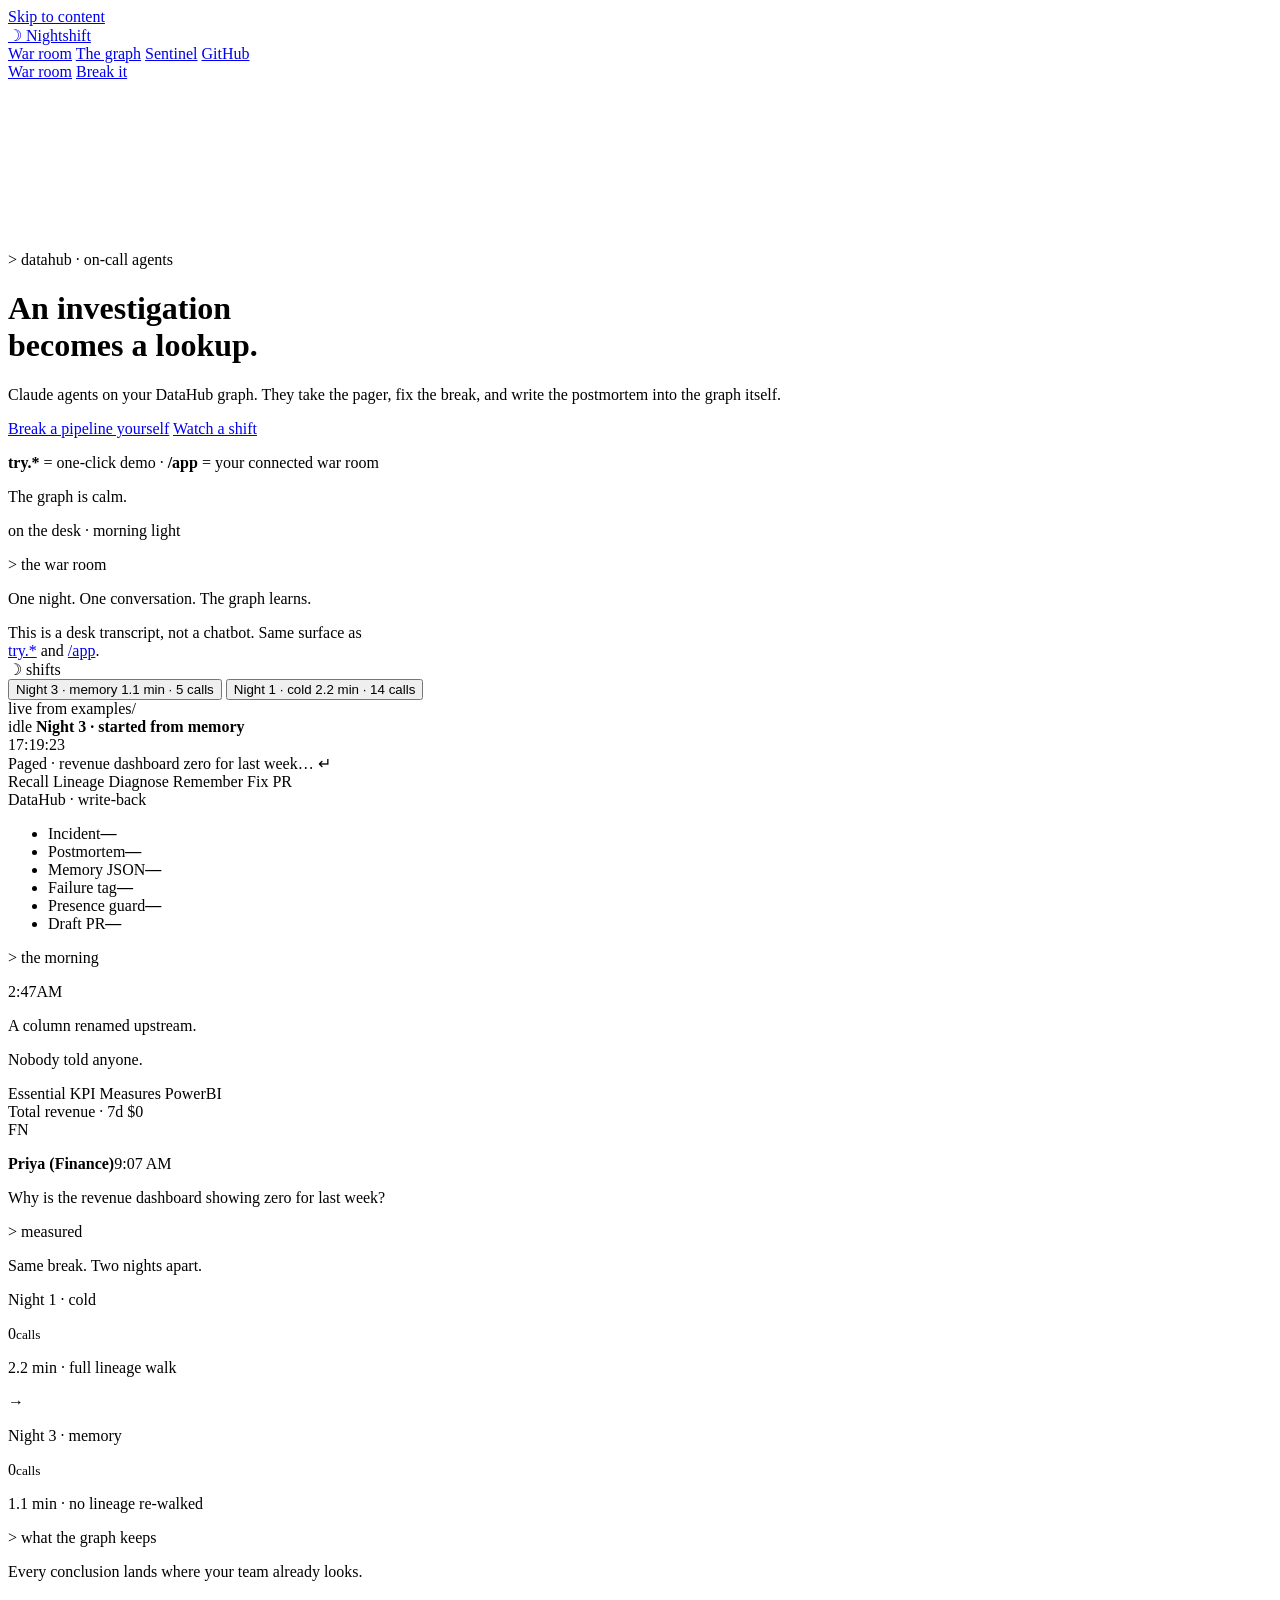
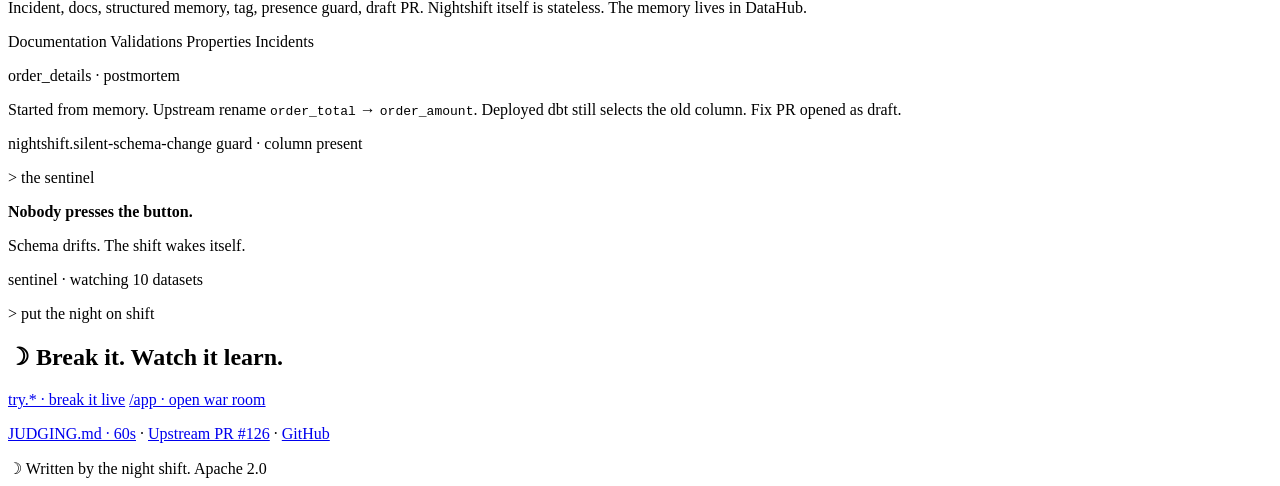
==== src/nightshift/app/static/landing.html @ 4d836228 "Night desk: blotter interior, win pack, uptime watchdog Split the product into night outside and coo" ====
<!doctype html>
<html lang="en">
<head>
<meta charset="utf-8">
<meta name="viewport" content="width=device-width, initial-scale=1">
<title>Nightshift · the on-call data team that gets smarter every night</title>
<meta name="description" content="Nightshift takes the data pager. A Claude agent on your DataHub graph works the incident, repairs it, and writes what it learned into the graph, so an investigation becomes a lookup.">
<link rel="icon" href="data:image/svg+xml,%3Csvg xmlns='http://www.w3.org/2000/svg' viewBox='0 0 32 32'%3E%3Ctext y='24' font-size='24'%3E%F0%9F%8C%99%3C/text%3E%3C/svg%3E">
<link rel="preconnect" href="https://fonts.googleapis.com">
<link rel="preconnect" href="https://fonts.gstatic.com" crossorigin>
<link href="https://fonts.googleapis.com/css2?family=Figtree:wght@400;500;600;700&family=IBM+Plex+Mono:wght@400;500&family=Newsreader:opsz,wght@6..72,500;6..72,600&display=swap" rel="stylesheet">
<link rel="stylesheet" href="/assets/landing.css">
</head>
<body data-skin="night-desk">

<a class="skip" href="#main">Skip to content</a>

<header class="nav" id="nav">
  <div class="nav__bar">
    <a class="wordmark wordmark--nav" href="#top"><span class="moon" aria-hidden="true">☽</span> Nightshift</a>
    <span class="nav__rule" aria-hidden="true"></span>
    <nav class="nav__links" aria-label="Page">
      <a class="nav__link" href="#warroom">War room</a>
      <a class="nav__link" href="#graph">The graph</a>
      <a class="nav__link" href="#sentinel">Sentinel</a>
      <a class="nav__link" href="https://github.com/Mossab28/nightshift">GitHub</a>
    </nav>
    <span class="nav__rule" aria-hidden="true"></span>
    <a class="btn btn--ghost btn--sm" href="/app" title="Connected war room">War room</a>
    <a class="btn btn--solid btn--sm" href="https://try.nightshift.51-91-121-153.sslip.io" title="One-click judge demo">Break it</a>
  </div>
</header>

<header class="hero" id="top">
  <canvas id="sky" class="hero__sky" aria-hidden="true"></canvas>
  <div class="hero__aurora" aria-hidden="true"></div>
  <div class="shell hero__lead hero__lead--center">
    <p class="eyebrow eyebrow--mono eyebrow--center">&gt; datahub · on-call agents</p>
    <h1 class="display display--center" id="headline">
      <span class="display__line" data-split>An investigation</span><br>
      <span class="display__line">becomes a <span class="display__ink" data-split-ink>lookup.</span></span>
    </h1>
    <p class="lede lede--center">
      Claude agents on your DataHub graph. They take the pager, fix the break,
      and write the postmortem into the graph itself.
    </p>
    <div class="hero__actions hero__actions--center">
      <a class="btn btn--solid" href="https://try.nightshift.51-91-121-153.sslip.io">Break a pipeline yourself</a>
      <a class="btn btn--ghost" href="#warroom">Watch a shift</a>
    </div>
    <p class="fineprint fineprint--center">
      <span class="fineprint__pair"><b>try.*</b> = one-click demo</span>
      <span class="fineprint__dot" aria-hidden="true">·</span>
      <span class="fineprint__pair"><b>/app</b> = your connected war room</span>
    </p>
    <p class="caption hero__caption" id="sky-caption" aria-live="polite">The graph is calm.</p>
  </div>
</header>

<main id="main">
  <div class="desk-seam" aria-hidden="true">on the desk · morning light</div>

  <!-- THE WAR ROOM: Claude-style shift chat — the product, not a paragraph -->
  <section class="section section--tight" id="warroom">
    <div class="shell">
      <div class="rv band-head band-head--center">
        <p class="eyebrow eyebrow--mono eyebrow--center">&gt; the war room</p>
        <p class="pair pair--center">One night. One conversation. The graph learns.</p>
        <p class="lede lede--center" style="margin-top:12px;margin-bottom:0;max-width:48ch">
          This is a desk transcript, not a chatbot. Same surface as
          <a href="https://try.nightshift.51-91-121-153.sslip.io">try.*</a> and <a href="/app">/app</a>.
        </p>
      </div>

      <div class="war rv" id="war" style="--d:80ms">
        <aside class="war__rail" aria-hidden="true">
          <div class="war__rail-head">
            <span class="moon">☽</span> shifts
          </div>
          <button type="button" class="war__thread is-on" data-night="3">
            <span class="war__thread-t">Night 3 · memory</span>
            <span class="war__thread-s">1.1 min · 5 calls</span>
          </button>
          <button type="button" class="war__thread" data-night="1">
            <span class="war__thread-t">Night 1 · cold</span>
            <span class="war__thread-s">2.2 min · 14 calls</span>
          </button>
          <div class="war__rail-foot">
            <span class="pulse"></span>
            live from examples/
          </div>
        </aside>

        <div class="war__chat">
          <header class="war__top">
            <div class="war__top-left">
              <span class="war__status" id="war-status">idle</span>
              <b id="war-title">Night 3 · started from memory</b>
            </div>
            <div class="war__top-right mono" id="war-clock">17:19:23</div>
          </header>

          <div class="war__stream" id="war-stream" aria-live="polite"></div>

          <footer class="war__composer" aria-hidden="true">
            <div class="war__composer-box">
              <span class="war__composer-ph">Paged · revenue dashboard zero for last week…</span>
              <span class="war__composer-send">↵</span>
            </div>
            <div class="war__steps" id="war-steps" role="list">
              <span class="war__step" data-step="recall">Recall</span>
              <span class="war__step" data-step="lineage">Lineage</span>
              <span class="war__step" data-step="diagnose">Diagnose</span>
              <span class="war__step" data-step="remember">Remember</span>
              <span class="war__step" data-step="fix">Fix PR</span>
            </div>
          </footer>
        </div>

        <aside class="war__graph" aria-label="Write-back into DataHub">
          <div class="war__graph-head">DataHub · write-back</div>
          <ul class="war__aspects" id="war-aspects">
            <li data-aspect="incident"><i style="--c:var(--alarm)"></i><span>Incident</span><b>—</b></li>
            <li data-aspect="doc"><i style="--c:var(--moon)"></i><span>Postmortem</span><b>—</b></li>
            <li data-aspect="memory"><i style="--c:var(--memory)"></i><span>Memory JSON</span><b>—</b></li>
            <li data-aspect="tag"><i style="--c:var(--tool)"></i><span>Failure tag</span><b>—</b></li>
            <li data-aspect="guard"><i style="--c:var(--write)"></i><span>Presence guard</span><b>—</b></li>
            <li data-aspect="pr"><i style="--c:var(--ink)"></i><span>Draft PR</span><b>—</b></li>
          </ul>
        </aside>
      </div>
    </div>
  </section>

  <!-- THE MORNING: filled split, not a lonely left column -->
  <section class="section" id="problem">
    <div class="shell split">
      <div class="rv">
        <p class="eyebrow eyebrow--mono">&gt; the morning</p>
        <p class="giant mono">2:47<span class="giant-am">AM</span></p>
        <p class="pair">A column renamed upstream.</p>
        <p class="pair dim">Nobody told anyone.</p>
      </div>
      <div class="rv stack" style="--d:120ms">
        <div class="dash surface">
          <div class="dash__bar">
            <span>Essential KPI Measures</span>
            <span class="dash__badge">PowerBI</span>
          </div>
          <div class="dash__kpi">
            <span class="dash__label">Total revenue · 7d</span>
            <span class="dash__zero" id="dash-zero">$0</span>
          </div>
          <div class="dash__spark" aria-hidden="true">
            <i></i><i></i><i></i><i></i><i></i><i></i><i></i>
          </div>
        </div>
        <div class="surface slack">
          <div class="avatar" aria-hidden="true">FN</div>
          <div>
            <p class="meta"><b>Priya (Finance)</b><time>9:07 AM</time></p>
            <p class="msg">Why is the revenue dashboard showing zero for last week?</p>
          </div>
        </div>
      </div>
    </div>
  </section>

  <!-- MEASURED: two nights filling the width -->
  <section class="section" id="numbers">
    <div class="shell">
      <div class="rv band-head band-head--center">
        <p class="eyebrow eyebrow--mono eyebrow--center">&gt; measured</p>
        <p class="pair pair--center">Same break. Two nights apart.</p>
      </div>
      <div class="nights rv" style="--d:100ms">
        <article class="night surface">
          <p class="night__label">Night 1 · cold</p>
          <p class="night__val mono"><span data-count="14">0</span><small>calls</small></p>
          <p class="night__sub mono">2.2 min · full lineage walk</p>
        </article>
        <div class="nights__arrow" aria-hidden="true">→</div>
        <article class="night surface night--learned">
          <p class="night__label">Night 3 · memory</p>
          <p class="night__val mono learned"><span data-count="5">0</span><small>calls</small></p>
          <p class="night__sub mono">1.1 min · no lineage re-walked</p>
        </article>
      </div>
    </div>
  </section>

  <!-- GRAPH: aspects lighting as a surface, not chips alone -->
  <section class="section" id="graph">
    <div class="shell split split--reverse">
      <div class="rv">
        <p class="eyebrow eyebrow--mono">&gt; what the graph keeps</p>
        <p class="pair">Every conclusion lands where your team already looks.</p>
        <p class="lede" style="margin-top:18px">
          Incident, docs, structured memory, tag, presence guard, draft PR.
          Nightshift itself is stateless. The memory lives in DataHub.
        </p>
      </div>
      <div class="dh surface rv" style="--d:120ms" aria-hidden="true">
        <div class="dh__tabs">
          <span class="is-on">Documentation</span>
          <span>Validations</span>
          <span>Properties</span>
          <span>Incidents</span>
        </div>
        <div class="dh__body">
          <p class="dh__title">order_details · postmortem</p>
          <p class="dh__prose">Started from memory. Upstream rename <code>order_total</code> → <code>order_amount</code>. Deployed dbt still selects the old column. Fix PR opened as draft.</p>
          <div class="dh__tags">
            <span>nightshift.silent-schema-change</span>
            <span class="ok">guard · column present</span>
          </div>
        </div>
      </div>
    </div>
  </section>

  <section class="section" id="sentinel">
    <div class="shell split">
      <div class="rv">
        <p class="eyebrow eyebrow--mono">&gt; the sentinel</p>
        <p class="pair"><strong>Nobody presses the button.</strong></p>
        <p class="pair dim">Schema drifts. The shift wakes itself.</p>
      </div>
      <div class="watch surface rv mono" style="--d:140ms" aria-hidden="true">
        <div class="watch-head"><span class="pulse"></span>sentinel · watching 10 datasets</div>
        <div class="watch-log" id="watch-log"></div>
      </div>
    </div>
  </section>

  <section class="section section--close" id="cta">
    <div class="shell">
      <div class="rv band-head band-head--center">
        <p class="eyebrow eyebrow--mono eyebrow--center">&gt; put the night on shift</p>
        <h2 class="display display--sm display--center"><span class="moon" aria-hidden="true">☽</span> Break it. Watch it learn.</h2>
        <div class="hero__actions hero__actions--center">
          <a class="btn btn--solid" href="https://try.nightshift.51-91-121-153.sslip.io">try.* · break it live</a>
          <a class="btn btn--ghost" href="/app">/app · open war room</a>
        </div>
        <p class="fineprint fineprint--center">
          <a href="https://github.com/Mossab28/nightshift/blob/main/JUDGING.md">JUDGING.md · 60s</a>
          · <a href="https://github.com/datahub-project/datahub-skills/pull/126">Upstream PR #126</a>
          · <a href="https://github.com/Mossab28/nightshift">GitHub</a>
        </p>
      </div>
    </div>
  </section>

</main>

<footer class="foot">
  <div class="shell foot__inner">
    <span><span class="moon" aria-hidden="true">☽</span> Written by the night shift.</span>
    <span>Apache 2.0</span>
  </div>
</footer>

<script src="/assets/landing.js"></script>
<script type="module" src="/assets/hero-motion.js"></script>
</body>
</html>
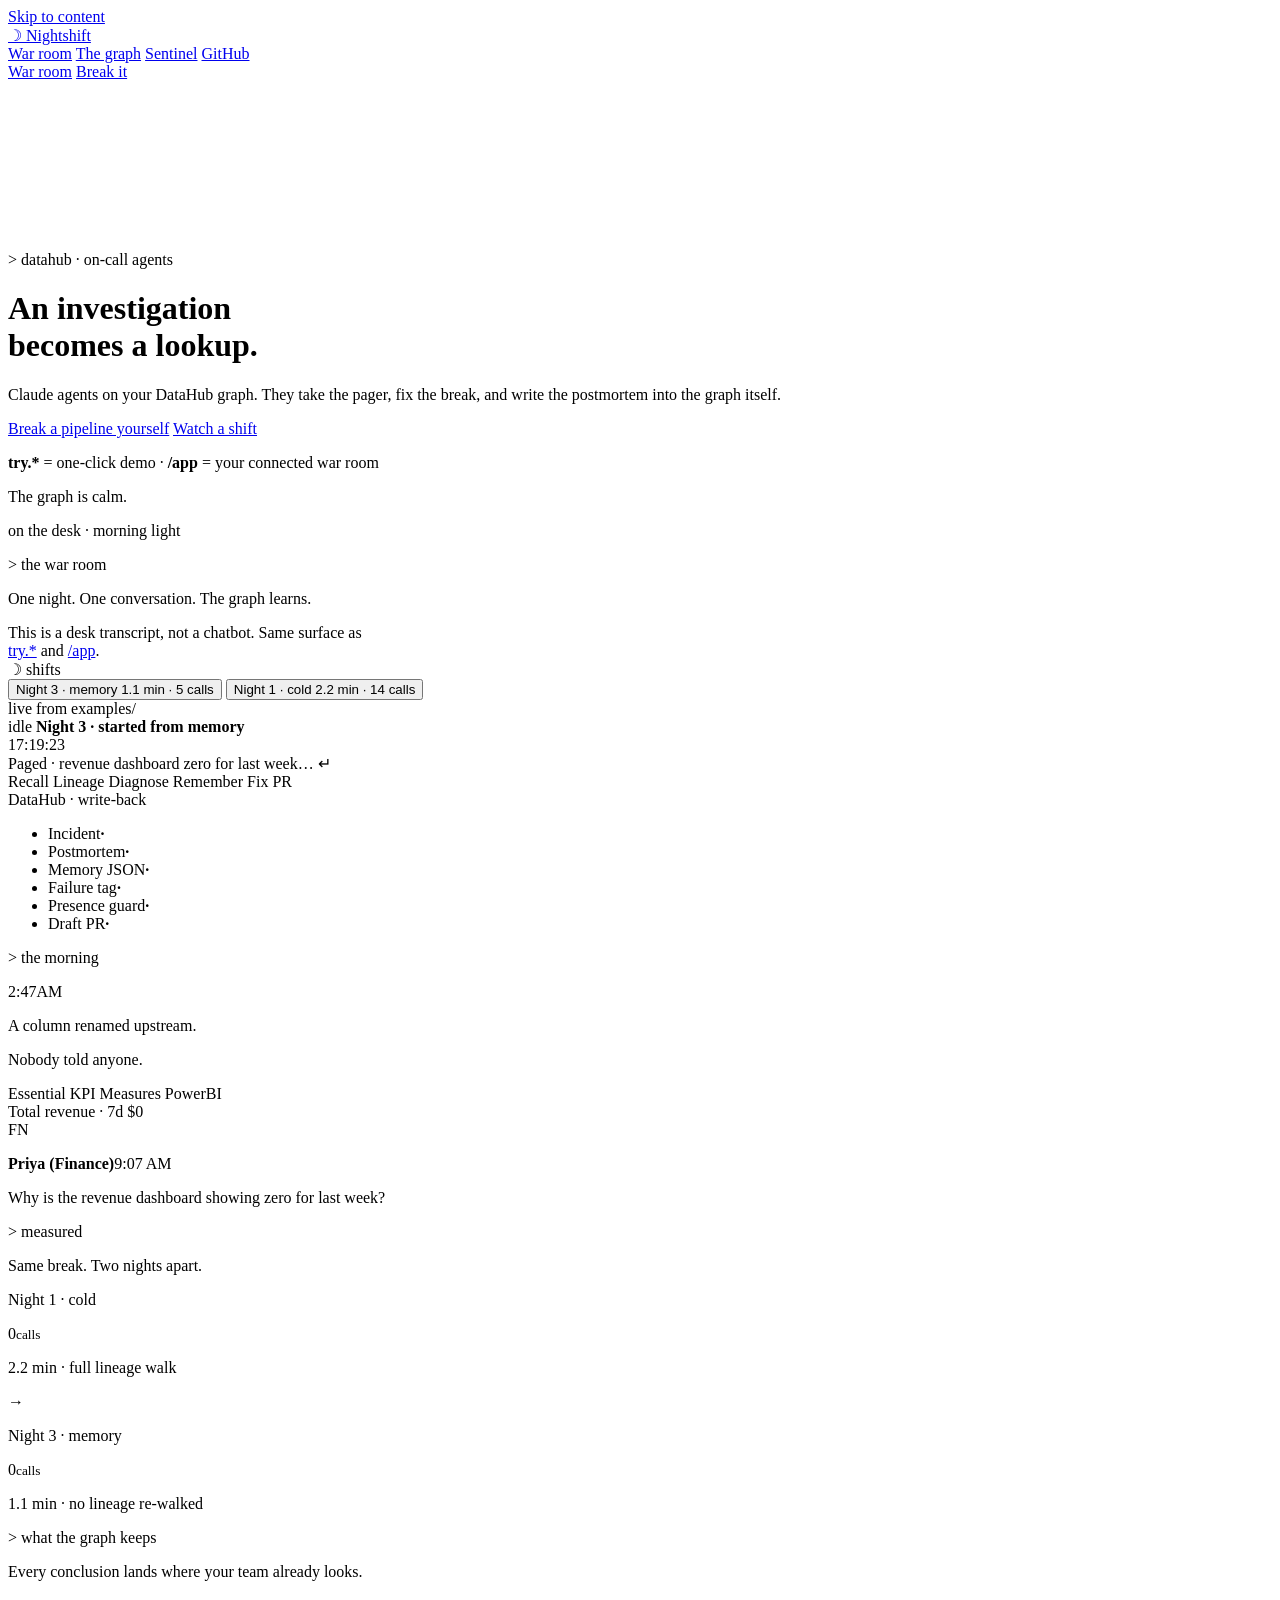
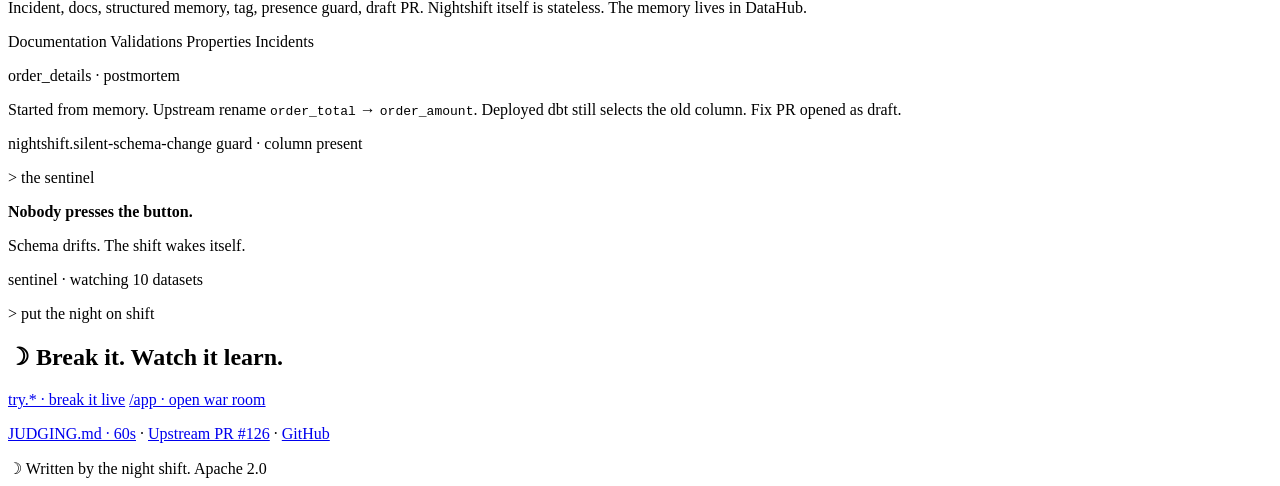
==== commit 918ce4c9: "Remove every em dash from product copy and docs Replace em/en dashes with plain hyphens (and · for e" ====
--- a/src/nightshift/app/static/landing.html
+++ b/src/nightshift/app/static/landing.html
@@ -16,248 +16,248 @@
 <a class="skip" href="#main">Skip to content</a>
 
 <header class="nav" id="nav">
-  <div class="nav__bar">
-    <a class="wordmark wordmark--nav" href="#top"><span class="moon" aria-hidden="true">☽</span> Nightshift</a>
-    <span class="nav__rule" aria-hidden="true"></span>
-    <nav class="nav__links" aria-label="Page">
-      <a class="nav__link" href="#warroom">War room</a>
-      <a class="nav__link" href="#graph">The graph</a>
-      <a class="nav__link" href="#sentinel">Sentinel</a>
-      <a class="nav__link" href="https://github.com/Mossab28/nightshift">GitHub</a>
-    </nav>
-    <span class="nav__rule" aria-hidden="true"></span>
-    <a class="btn btn--ghost btn--sm" href="/app" title="Connected war room">War room</a>
-    <a class="btn btn--solid btn--sm" href="https://try.nightshift.51-91-121-153.sslip.io" title="One-click judge demo">Break it</a>
-  </div>
+ <div class="nav__bar">
+ <a class="wordmark wordmark--nav" href="#top"><span class="moon" aria-hidden="true">☽</span> Nightshift</a>
+ <span class="nav__rule" aria-hidden="true"></span>
+ <nav class="nav__links" aria-label="Page">
+ <a class="nav__link" href="#warroom">War room</a>
+ <a class="nav__link" href="#graph">The graph</a>
+ <a class="nav__link" href="#sentinel">Sentinel</a>
+ <a class="nav__link" href="https://github.com/Mossab28/nightshift">GitHub</a>
+ </nav>
+ <span class="nav__rule" aria-hidden="true"></span>
+ <a class="btn btn--ghost btn--sm" href="/app" title="Connected war room">War room</a>
+ <a class="btn btn--solid btn--sm" href="https://try.nightshift.51-91-121-153.sslip.io" title="One-click judge demo">Break it</a>
+ </div>
 </header>
 
 <header class="hero" id="top">
-  <canvas id="sky" class="hero__sky" aria-hidden="true"></canvas>
-  <div class="hero__aurora" aria-hidden="true"></div>
-  <div class="shell hero__lead hero__lead--center">
-    <p class="eyebrow eyebrow--mono eyebrow--center">&gt; datahub · on-call agents</p>
-    <h1 class="display display--center" id="headline">
-      <span class="display__line" data-split>An investigation</span><br>
-      <span class="display__line">becomes a <span class="display__ink" data-split-ink>lookup.</span></span>
-    </h1>
-    <p class="lede lede--center">
-      Claude agents on your DataHub graph. They take the pager, fix the break,
-      and write the postmortem into the graph itself.
-    </p>
-    <div class="hero__actions hero__actions--center">
-      <a class="btn btn--solid" href="https://try.nightshift.51-91-121-153.sslip.io">Break a pipeline yourself</a>
-      <a class="btn btn--ghost" href="#warroom">Watch a shift</a>
-    </div>
-    <p class="fineprint fineprint--center">
-      <span class="fineprint__pair"><b>try.*</b> = one-click demo</span>
-      <span class="fineprint__dot" aria-hidden="true">·</span>
-      <span class="fineprint__pair"><b>/app</b> = your connected war room</span>
-    </p>
-    <p class="caption hero__caption" id="sky-caption" aria-live="polite">The graph is calm.</p>
-  </div>
+ <canvas id="sky" class="hero__sky" aria-hidden="true"></canvas>
+ <div class="hero__aurora" aria-hidden="true"></div>
+ <div class="shell hero__lead hero__lead--center">
+ <p class="eyebrow eyebrow--mono eyebrow--center">&gt; datahub · on-call agents</p>
+ <h1 class="display display--center" id="headline">
+ <span class="display__line" data-split>An investigation</span><br>
+ <span class="display__line">becomes a <span class="display__ink" data-split-ink>lookup.</span></span>
+ </h1>
+ <p class="lede lede--center">
+ Claude agents on your DataHub graph. They take the pager, fix the break,
+ and write the postmortem into the graph itself.
+ </p>
+ <div class="hero__actions hero__actions--center">
+ <a class="btn btn--solid" href="https://try.nightshift.51-91-121-153.sslip.io">Break a pipeline yourself</a>
+ <a class="btn btn--ghost" href="#warroom">Watch a shift</a>
+ </div>
+ <p class="fineprint fineprint--center">
+ <span class="fineprint__pair"><b>try.*</b> = one-click demo</span>
+ <span class="fineprint__dot" aria-hidden="true">·</span>
+ <span class="fineprint__pair"><b>/app</b> = your connected war room</span>
+ </p>
+ <p class="caption hero__caption" id="sky-caption" aria-live="polite">The graph is calm.</p>
+ </div>
 </header>
 
 <main id="main">
-  <div class="desk-seam" aria-hidden="true">on the desk · morning light</div>
-
-  <!-- THE WAR ROOM: Claude-style shift chat — the product, not a paragraph -->
-  <section class="section section--tight" id="warroom">
-    <div class="shell">
-      <div class="rv band-head band-head--center">
-        <p class="eyebrow eyebrow--mono eyebrow--center">&gt; the war room</p>
-        <p class="pair pair--center">One night. One conversation. The graph learns.</p>
-        <p class="lede lede--center" style="margin-top:12px;margin-bottom:0;max-width:48ch">
-          This is a desk transcript, not a chatbot. Same surface as
-          <a href="https://try.nightshift.51-91-121-153.sslip.io">try.*</a> and <a href="/app">/app</a>.
-        </p>
-      </div>
-
-      <div class="war rv" id="war" style="--d:80ms">
-        <aside class="war__rail" aria-hidden="true">
-          <div class="war__rail-head">
-            <span class="moon">☽</span> shifts
-          </div>
-          <button type="button" class="war__thread is-on" data-night="3">
-            <span class="war__thread-t">Night 3 · memory</span>
-            <span class="war__thread-s">1.1 min · 5 calls</span>
-          </button>
-          <button type="button" class="war__thread" data-night="1">
-            <span class="war__thread-t">Night 1 · cold</span>
-            <span class="war__thread-s">2.2 min · 14 calls</span>
-          </button>
-          <div class="war__rail-foot">
-            <span class="pulse"></span>
-            live from examples/
-          </div>
-        </aside>
-
-        <div class="war__chat">
-          <header class="war__top">
-            <div class="war__top-left">
-              <span class="war__status" id="war-status">idle</span>
-              <b id="war-title">Night 3 · started from memory</b>
-            </div>
-            <div class="war__top-right mono" id="war-clock">17:19:23</div>
-          </header>
-
-          <div class="war__stream" id="war-stream" aria-live="polite"></div>
-
-          <footer class="war__composer" aria-hidden="true">
-            <div class="war__composer-box">
-              <span class="war__composer-ph">Paged · revenue dashboard zero for last week…</span>
-              <span class="war__composer-send">↵</span>
-            </div>
-            <div class="war__steps" id="war-steps" role="list">
-              <span class="war__step" data-step="recall">Recall</span>
-              <span class="war__step" data-step="lineage">Lineage</span>
-              <span class="war__step" data-step="diagnose">Diagnose</span>
-              <span class="war__step" data-step="remember">Remember</span>
-              <span class="war__step" data-step="fix">Fix PR</span>
-            </div>
-          </footer>
-        </div>
-
-        <aside class="war__graph" aria-label="Write-back into DataHub">
-          <div class="war__graph-head">DataHub · write-back</div>
-          <ul class="war__aspects" id="war-aspects">
-            <li data-aspect="incident"><i style="--c:var(--alarm)"></i><span>Incident</span><b>—</b></li>
-            <li data-aspect="doc"><i style="--c:var(--moon)"></i><span>Postmortem</span><b>—</b></li>
-            <li data-aspect="memory"><i style="--c:var(--memory)"></i><span>Memory JSON</span><b>—</b></li>
-            <li data-aspect="tag"><i style="--c:var(--tool)"></i><span>Failure tag</span><b>—</b></li>
-            <li data-aspect="guard"><i style="--c:var(--write)"></i><span>Presence guard</span><b>—</b></li>
-            <li data-aspect="pr"><i style="--c:var(--ink)"></i><span>Draft PR</span><b>—</b></li>
-          </ul>
-        </aside>
-      </div>
-    </div>
-  </section>
-
-  <!-- THE MORNING: filled split, not a lonely left column -->
-  <section class="section" id="problem">
-    <div class="shell split">
-      <div class="rv">
-        <p class="eyebrow eyebrow--mono">&gt; the morning</p>
-        <p class="giant mono">2:47<span class="giant-am">AM</span></p>
-        <p class="pair">A column renamed upstream.</p>
-        <p class="pair dim">Nobody told anyone.</p>
-      </div>
-      <div class="rv stack" style="--d:120ms">
-        <div class="dash surface">
-          <div class="dash__bar">
-            <span>Essential KPI Measures</span>
-            <span class="dash__badge">PowerBI</span>
-          </div>
-          <div class="dash__kpi">
-            <span class="dash__label">Total revenue · 7d</span>
-            <span class="dash__zero" id="dash-zero">$0</span>
-          </div>
-          <div class="dash__spark" aria-hidden="true">
-            <i></i><i></i><i></i><i></i><i></i><i></i><i></i>
-          </div>
-        </div>
-        <div class="surface slack">
-          <div class="avatar" aria-hidden="true">FN</div>
-          <div>
-            <p class="meta"><b>Priya (Finance)</b><time>9:07 AM</time></p>
-            <p class="msg">Why is the revenue dashboard showing zero for last week?</p>
-          </div>
-        </div>
-      </div>
-    </div>
-  </section>
-
-  <!-- MEASURED: two nights filling the width -->
-  <section class="section" id="numbers">
-    <div class="shell">
-      <div class="rv band-head band-head--center">
-        <p class="eyebrow eyebrow--mono eyebrow--center">&gt; measured</p>
-        <p class="pair pair--center">Same break. Two nights apart.</p>
-      </div>
-      <div class="nights rv" style="--d:100ms">
-        <article class="night surface">
-          <p class="night__label">Night 1 · cold</p>
-          <p class="night__val mono"><span data-count="14">0</span><small>calls</small></p>
-          <p class="night__sub mono">2.2 min · full lineage walk</p>
-        </article>
-        <div class="nights__arrow" aria-hidden="true">→</div>
-        <article class="night surface night--learned">
-          <p class="night__label">Night 3 · memory</p>
-          <p class="night__val mono learned"><span data-count="5">0</span><small>calls</small></p>
-          <p class="night__sub mono">1.1 min · no lineage re-walked</p>
-        </article>
-      </div>
-    </div>
-  </section>
-
-  <!-- GRAPH: aspects lighting as a surface, not chips alone -->
-  <section class="section" id="graph">
-    <div class="shell split split--reverse">
-      <div class="rv">
-        <p class="eyebrow eyebrow--mono">&gt; what the graph keeps</p>
-        <p class="pair">Every conclusion lands where your team already looks.</p>
-        <p class="lede" style="margin-top:18px">
-          Incident, docs, structured memory, tag, presence guard, draft PR.
-          Nightshift itself is stateless. The memory lives in DataHub.
-        </p>
-      </div>
-      <div class="dh surface rv" style="--d:120ms" aria-hidden="true">
-        <div class="dh__tabs">
-          <span class="is-on">Documentation</span>
-          <span>Validations</span>
-          <span>Properties</span>
-          <span>Incidents</span>
-        </div>
-        <div class="dh__body">
-          <p class="dh__title">order_details · postmortem</p>
-          <p class="dh__prose">Started from memory. Upstream rename <code>order_total</code> → <code>order_amount</code>. Deployed dbt still selects the old column. Fix PR opened as draft.</p>
-          <div class="dh__tags">
-            <span>nightshift.silent-schema-change</span>
-            <span class="ok">guard · column present</span>
-          </div>
-        </div>
-      </div>
-    </div>
-  </section>
-
-  <section class="section" id="sentinel">
-    <div class="shell split">
-      <div class="rv">
-        <p class="eyebrow eyebrow--mono">&gt; the sentinel</p>
-        <p class="pair"><strong>Nobody presses the button.</strong></p>
-        <p class="pair dim">Schema drifts. The shift wakes itself.</p>
-      </div>
-      <div class="watch surface rv mono" style="--d:140ms" aria-hidden="true">
-        <div class="watch-head"><span class="pulse"></span>sentinel · watching 10 datasets</div>
-        <div class="watch-log" id="watch-log"></div>
-      </div>
-    </div>
-  </section>
-
-  <section class="section section--close" id="cta">
-    <div class="shell">
-      <div class="rv band-head band-head--center">
-        <p class="eyebrow eyebrow--mono eyebrow--center">&gt; put the night on shift</p>
-        <h2 class="display display--sm display--center"><span class="moon" aria-hidden="true">☽</span> Break it. Watch it learn.</h2>
-        <div class="hero__actions hero__actions--center">
-          <a class="btn btn--solid" href="https://try.nightshift.51-91-121-153.sslip.io">try.* · break it live</a>
-          <a class="btn btn--ghost" href="/app">/app · open war room</a>
-        </div>
-        <p class="fineprint fineprint--center">
-          <a href="https://github.com/Mossab28/nightshift/blob/main/JUDGING.md">JUDGING.md · 60s</a>
-          · <a href="https://github.com/datahub-project/datahub-skills/pull/126">Upstream PR #126</a>
-          · <a href="https://github.com/Mossab28/nightshift">GitHub</a>
-        </p>
-      </div>
-    </div>
-  </section>
+ <div class="desk-seam" aria-hidden="true">on the desk · morning light</div>
+
+ <!-- THE WAR ROOM: Claude-style shift chat - the product, not a paragraph -->
+ <section class="section section--tight" id="warroom">
+ <div class="shell">
+ <div class="rv band-head band-head--center">
+ <p class="eyebrow eyebrow--mono eyebrow--center">&gt; the war room</p>
+ <p class="pair pair--center">One night. One conversation. The graph learns.</p>
+ <p class="lede lede--center" style="margin-top:12px;margin-bottom:0;max-width:48ch">
+ This is a desk transcript, not a chatbot. Same surface as
+ <a href="https://try.nightshift.51-91-121-153.sslip.io">try.*</a> and <a href="/app">/app</a>.
+ </p>
+ </div>
+
+ <div class="war rv" id="war" style="--d:80ms">
+ <aside class="war__rail" aria-hidden="true">
+ <div class="war__rail-head">
+ <span class="moon">☽</span> shifts
+ </div>
+ <button type="button" class="war__thread is-on" data-night="3">
+ <span class="war__thread-t">Night 3 · memory</span>
+ <span class="war__thread-s">1.1 min · 5 calls</span>
+ </button>
+ <button type="button" class="war__thread" data-night="1">
+ <span class="war__thread-t">Night 1 · cold</span>
+ <span class="war__thread-s">2.2 min · 14 calls</span>
+ </button>
+ <div class="war__rail-foot">
+ <span class="pulse"></span>
+ live from examples/
+ </div>
+ </aside>
+
+ <div class="war__chat">
+ <header class="war__top">
+ <div class="war__top-left">
+ <span class="war__status" id="war-status">idle</span>
+ <b id="war-title">Night 3 · started from memory</b>
+ </div>
+ <div class="war__top-right mono" id="war-clock">17:19:23</div>
+ </header>
+
+ <div class="war__stream" id="war-stream" aria-live="polite"></div>
+
+ <footer class="war__composer" aria-hidden="true">
+ <div class="war__composer-box">
+ <span class="war__composer-ph">Paged · revenue dashboard zero for last week…</span>
+ <span class="war__composer-send">↵</span>
+ </div>
+ <div class="war__steps" id="war-steps" role="list">
+ <span class="war__step" data-step="recall">Recall</span>
+ <span class="war__step" data-step="lineage">Lineage</span>
+ <span class="war__step" data-step="diagnose">Diagnose</span>
+ <span class="war__step" data-step="remember">Remember</span>
+ <span class="war__step" data-step="fix">Fix PR</span>
+ </div>
+ </footer>
+ </div>
+
+ <aside class="war__graph" aria-label="Write-back into DataHub">
+ <div class="war__graph-head">DataHub · write-back</div>
+ <ul class="war__aspects" id="war-aspects">
+ <li data-aspect="incident"><i style="--c:var(--alarm)"></i><span>Incident</span><b>·</b></li>
+ <li data-aspect="doc"><i style="--c:var(--moon)"></i><span>Postmortem</span><b>·</b></li>
+ <li data-aspect="memory"><i style="--c:var(--memory)"></i><span>Memory JSON</span><b>·</b></li>
+ <li data-aspect="tag"><i style="--c:var(--tool)"></i><span>Failure tag</span><b>·</b></li>
+ <li data-aspect="guard"><i style="--c:var(--write)"></i><span>Presence guard</span><b>·</b></li>
+ <li data-aspect="pr"><i style="--c:var(--ink)"></i><span>Draft PR</span><b>·</b></li>
+ </ul>
+ </aside>
+ </div>
+ </div>
+ </section>
+
+ <!-- THE MORNING: filled split, not a lonely left column -->
+ <section class="section" id="problem">
+ <div class="shell split">
+ <div class="rv">
+ <p class="eyebrow eyebrow--mono">&gt; the morning</p>
+ <p class="giant mono">2:47<span class="giant-am">AM</span></p>
+ <p class="pair">A column renamed upstream.</p>
+ <p class="pair dim">Nobody told anyone.</p>
+ </div>
+ <div class="rv stack" style="--d:120ms">
+ <div class="dash surface">
+ <div class="dash__bar">
+ <span>Essential KPI Measures</span>
+ <span class="dash__badge">PowerBI</span>
+ </div>
+ <div class="dash__kpi">
+ <span class="dash__label">Total revenue · 7d</span>
+ <span class="dash__zero" id="dash-zero">$0</span>
+ </div>
+ <div class="dash__spark" aria-hidden="true">
+ <i></i><i></i><i></i><i></i><i></i><i></i><i></i>
+ </div>
+ </div>
+ <div class="surface slack">
+ <div class="avatar" aria-hidden="true">FN</div>
+ <div>
+ <p class="meta"><b>Priya (Finance)</b><time>9:07 AM</time></p>
+ <p class="msg">Why is the revenue dashboard showing zero for last week?</p>
+ </div>
+ </div>
+ </div>
+ </div>
+ </section>
+
+ <!-- MEASURED: two nights filling the width -->
+ <section class="section" id="numbers">
+ <div class="shell">
+ <div class="rv band-head band-head--center">
+ <p class="eyebrow eyebrow--mono eyebrow--center">&gt; measured</p>
+ <p class="pair pair--center">Same break. Two nights apart.</p>
+ </div>
+ <div class="nights rv" style="--d:100ms">
+ <article class="night surface">
+ <p class="night__label">Night 1 · cold</p>
+ <p class="night__val mono"><span data-count="14">0</span><small>calls</small></p>
+ <p class="night__sub mono">2.2 min · full lineage walk</p>
+ </article>
+ <div class="nights__arrow" aria-hidden="true">→</div>
+ <article class="night surface night--learned">
+ <p class="night__label">Night 3 · memory</p>
+ <p class="night__val mono learned"><span data-count="5">0</span><small>calls</small></p>
+ <p class="night__sub mono">1.1 min · no lineage re-walked</p>
+ </article>
+ </div>
+ </div>
+ </section>
+
+ <!-- GRAPH: aspects lighting as a surface, not chips alone -->
+ <section class="section" id="graph">
+ <div class="shell split split--reverse">
+ <div class="rv">
+ <p class="eyebrow eyebrow--mono">&gt; what the graph keeps</p>
+ <p class="pair">Every conclusion lands where your team already looks.</p>
+ <p class="lede" style="margin-top:18px">
+ Incident, docs, structured memory, tag, presence guard, draft PR.
+ Nightshift itself is stateless. The memory lives in DataHub.
+ </p>
+ </div>
+ <div class="dh surface rv" style="--d:120ms" aria-hidden="true">
+ <div class="dh__tabs">
+ <span class="is-on">Documentation</span>
+ <span>Validations</span>
+ <span>Properties</span>
+ <span>Incidents</span>
+ </div>
+ <div class="dh__body">
+ <p class="dh__title">order_details · postmortem</p>
+ <p class="dh__prose">Started from memory. Upstream rename <code>order_total</code> → <code>order_amount</code>. Deployed dbt still selects the old column. Fix PR opened as draft.</p>
+ <div class="dh__tags">
+ <span>nightshift.silent-schema-change</span>
+ <span class="ok">guard · column present</span>
+ </div>
+ </div>
+ </div>
+ </div>
+ </section>
+
+ <section class="section" id="sentinel">
+ <div class="shell split">
+ <div class="rv">
+ <p class="eyebrow eyebrow--mono">&gt; the sentinel</p>
+ <p class="pair"><strong>Nobody presses the button.</strong></p>
+ <p class="pair dim">Schema drifts. The shift wakes itself.</p>
+ </div>
+ <div class="watch surface rv mono" style="--d:140ms" aria-hidden="true">
+ <div class="watch-head"><span class="pulse"></span>sentinel · watching 10 datasets</div>
+ <div class="watch-log" id="watch-log"></div>
+ </div>
+ </div>
+ </section>
+
+ <section class="section section--close" id="cta">
+ <div class="shell">
+ <div class="rv band-head band-head--center">
+ <p class="eyebrow eyebrow--mono eyebrow--center">&gt; put the night on shift</p>
+ <h2 class="display display--sm display--center"><span class="moon" aria-hidden="true">☽</span> Break it. Watch it learn.</h2>
+ <div class="hero__actions hero__actions--center">
+ <a class="btn btn--solid" href="https://try.nightshift.51-91-121-153.sslip.io">try.* · break it live</a>
+ <a class="btn btn--ghost" href="/app">/app · open war room</a>
+ </div>
+ <p class="fineprint fineprint--center">
+ <a href="https://github.com/Mossab28/nightshift/blob/main/JUDGING.md">JUDGING.md · 60s</a>
+ · <a href="https://github.com/datahub-project/datahub-skills/pull/126">Upstream PR #126</a>
+ · <a href="https://github.com/Mossab28/nightshift">GitHub</a>
+ </p>
+ </div>
+ </div>
+ </section>
 
 </main>
 
 <footer class="foot">
-  <div class="shell foot__inner">
-    <span><span class="moon" aria-hidden="true">☽</span> Written by the night shift.</span>
-    <span>Apache 2.0</span>
-  </div>
+ <div class="shell foot__inner">
+ <span><span class="moon" aria-hidden="true">☽</span> Written by the night shift.</span>
+ <span>Apache 2.0</span>
+ </div>
 </footer>
 
 <script src="/assets/landing.js"></script>
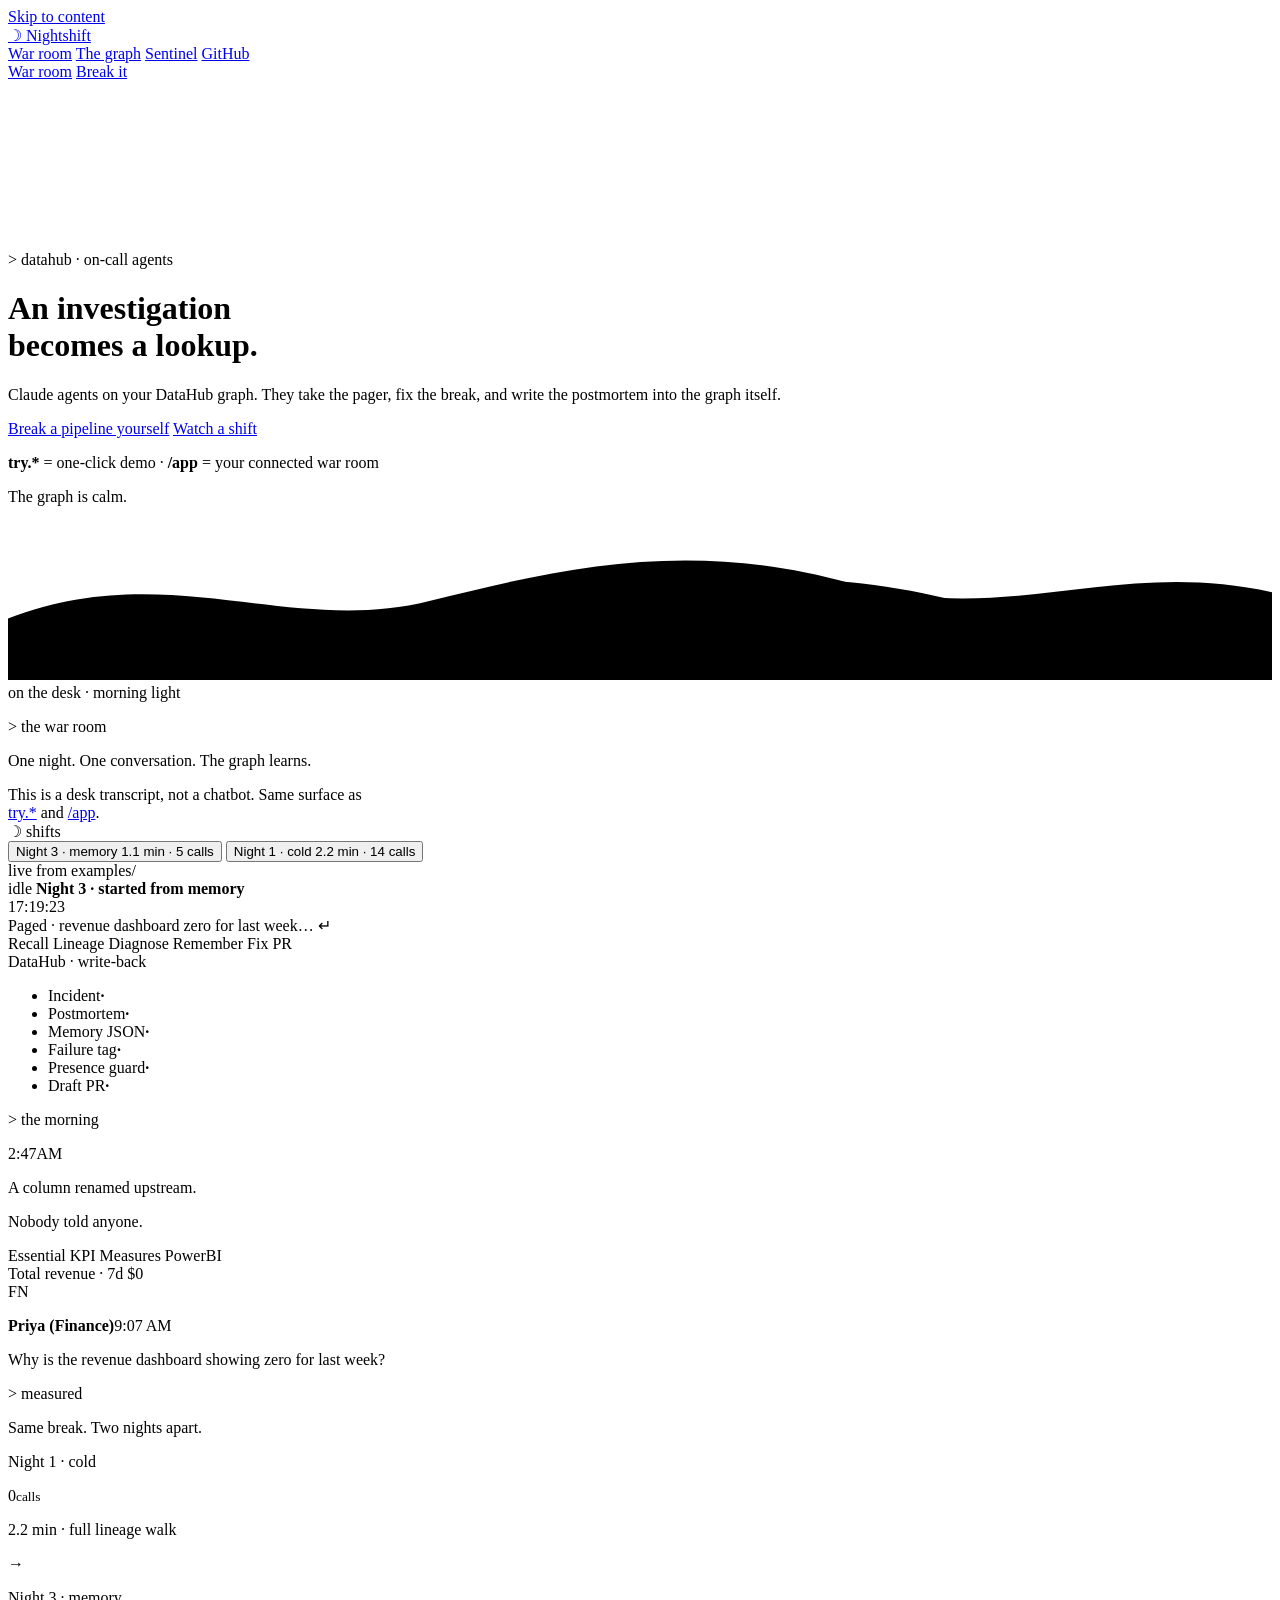
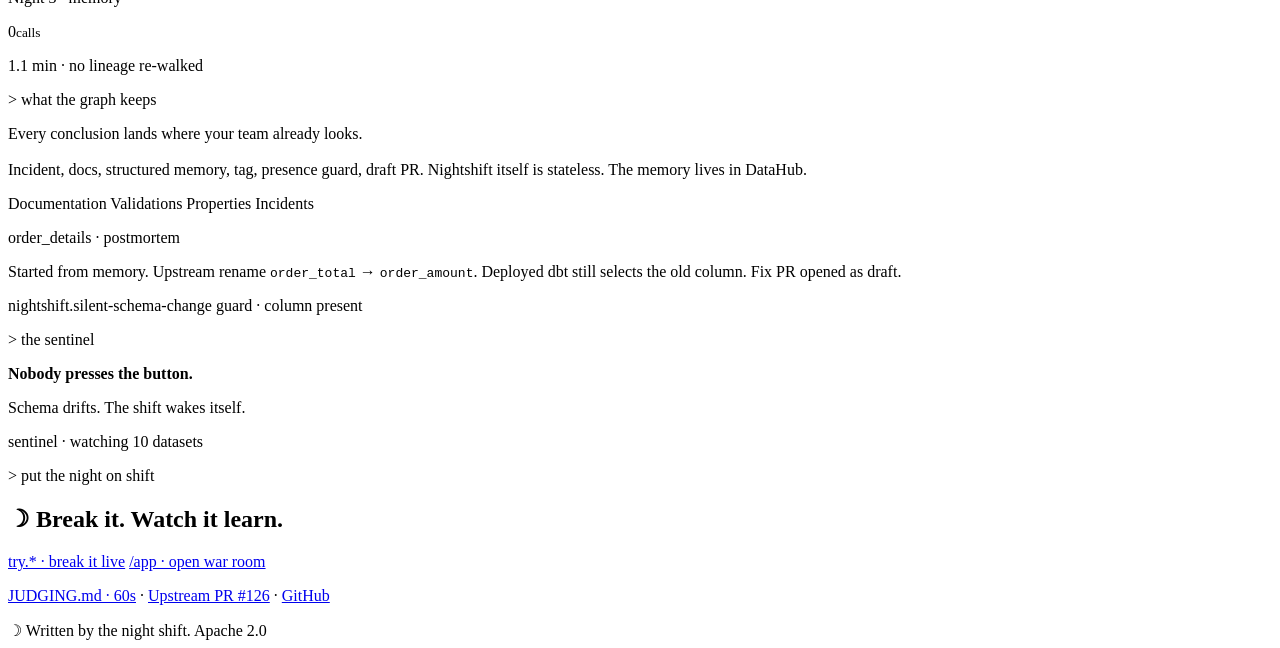
==== commit 361cbe06: "Polish landing: dawn ridges, contrast, sober hero type Fix blotter CTA black-on-black and footer con" ====
--- a/src/nightshift/app/static/landing.html
+++ b/src/nightshift/app/static/landing.html
@@ -53,12 +53,20 @@
  <span class="fineprint__dot" aria-hidden="true">·</span>
  <span class="fineprint__pair"><b>/app</b> = your connected war room</span>
  </p>
- <p class="caption hero__caption" id="sky-caption" aria-live="polite">The graph is calm.</p>
- </div>
+    <p class="caption hero__caption" id="sky-caption" aria-live="polite">The graph is calm.</p>
+  </div>
+
+  <!-- Dawn ridges: cream mountains open downward into the blotter desk -->
+  <div class="dawn" aria-hidden="true">
+    <svg class="dawn__svg" viewBox="0 0 1440 180" preserveAspectRatio="none">
+      <path class="dawn__ridge dawn__ridge--far" d="M0,180 L0,110 C180,40 320,130 480,90 C640,50 780,20 960,70 C1140,120 1260,40 1440,80 L1440,180 Z"/>
+      <path class="dawn__ridge dawn__ridge--near" d="M0,180 L0,130 C220,70 380,150 560,110 C740,70 900,40 1100,95 C1280,145 1360,90 1440,120 L1440,180 Z"/>
+    </svg>
+  </div>
 </header>
 
 <main id="main">
- <div class="desk-seam" aria-hidden="true">on the desk · morning light</div>
+  <div class="desk-seam" aria-hidden="true"><span>on the desk · morning light</span></div>
 
  <!-- THE WAR ROOM: Claude-style shift chat - the product, not a paragraph -->
  <section class="section section--tight" id="warroom">
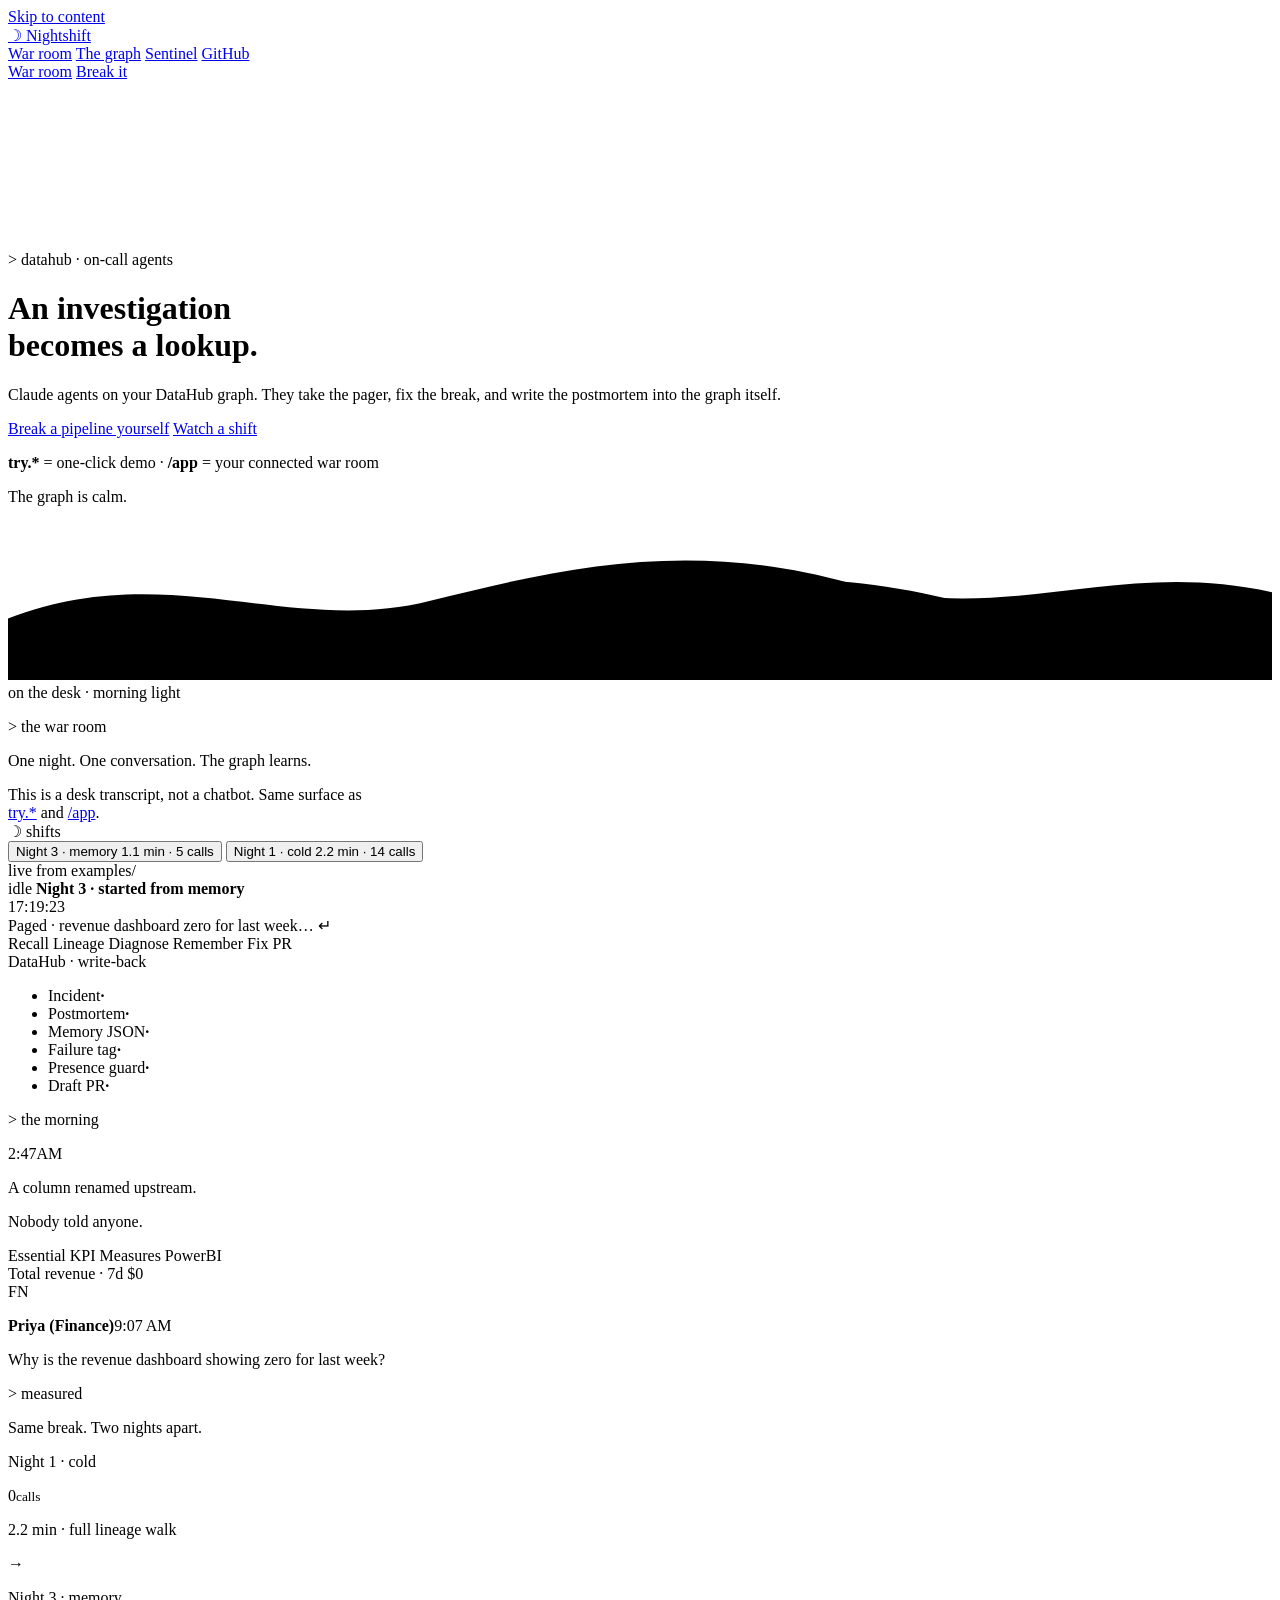
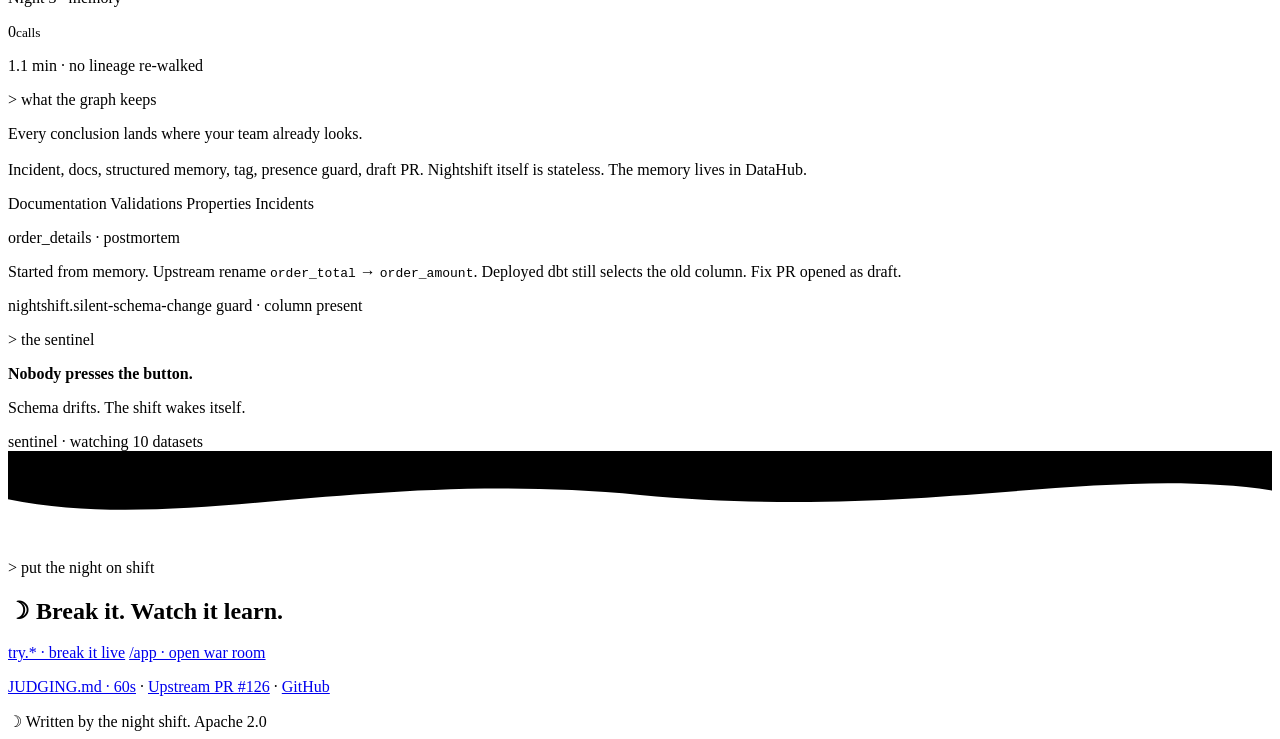
==== commit 0870a7c1: "Animate closing CTA and section scroll reveals Give the final CTA a night pocket with hero-style wor" ====
--- a/src/nightshift/app/static/landing.html
+++ b/src/nightshift/app/static/landing.html
@@ -167,7 +167,7 @@
  <div class="avatar" aria-hidden="true">FN</div>
  <div>
  <p class="meta"><b>Priya (Finance)</b><time>9:07 AM</time></p>
- <p class="msg">Why is the revenue dashboard showing zero for last week?</p>
+            <p class="slack__text">Why is the revenue dashboard showing zero for last week?</p>
  </div>
  </div>
  </div>
@@ -241,23 +241,31 @@
  </div>
  </section>
 
- <section class="section section--close" id="cta">
- <div class="shell">
- <div class="rv band-head band-head--center">
- <p class="eyebrow eyebrow--mono eyebrow--center">&gt; put the night on shift</p>
- <h2 class="display display--sm display--center"><span class="moon" aria-hidden="true">☽</span> Break it. Watch it learn.</h2>
- <div class="hero__actions hero__actions--center">
- <a class="btn btn--solid" href="https://try.nightshift.51-91-121-153.sslip.io">try.* · break it live</a>
- <a class="btn btn--ghost" href="/app">/app · open war room</a>
- </div>
- <p class="fineprint fineprint--center">
- <a href="https://github.com/Mossab28/nightshift/blob/main/JUDGING.md">JUDGING.md · 60s</a>
- · <a href="https://github.com/datahub-project/datahub-skills/pull/126">Upstream PR #126</a>
- · <a href="https://github.com/Mossab28/nightshift">GitHub</a>
- </p>
- </div>
- </div>
- </section>
+  <section class="section section--close section--night" id="cta">
+    <div class="cta-dawn" aria-hidden="true">
+      <svg class="dawn__svg" viewBox="0 0 1440 100" preserveAspectRatio="none">
+        <path class="cta-dawn__fill" d="M0,0 L0,55 C200,95 400,20 720,50 C1040,80 1240,15 1440,45 L1440,0 Z"/>
+      </svg>
+    </div>
+    <div class="shell">
+      <div class="cta-stage" id="cta-stage">
+        <p class="eyebrow eyebrow--mono eyebrow--center cta-item" style="--i:0">&gt; put the night on shift</p>
+        <h2 class="display display--sm display--center" id="cta-headline">
+          <span class="moon" aria-hidden="true">☽</span>
+          <span data-cta-split>Break it. Watch it learn.</span>
+        </h2>
+        <div class="hero__actions hero__actions--center cta-actions">
+          <a class="btn btn--solid" href="https://try.nightshift.51-91-121-153.sslip.io">try.* · break it live</a>
+          <a class="btn btn--ghost" href="/app">/app · open war room</a>
+        </div>
+        <p class="fineprint fineprint--center cta-item" style="--i:4">
+          <a href="https://github.com/Mossab28/nightshift/blob/main/JUDGING.md">JUDGING.md · 60s</a>
+          · <a href="https://github.com/datahub-project/datahub-skills/pull/126">Upstream PR #126</a>
+          · <a href="https://github.com/Mossab28/nightshift">GitHub</a>
+        </p>
+      </div>
+    </div>
+  </section>
 
 </main>
 
@@ -270,5 +278,6 @@
 
 <script src="/assets/landing.js"></script>
 <script type="module" src="/assets/hero-motion.js"></script>
+<!-- hero-motion also drives the closing CTA word/button entrance -->
 </body>
 </html>
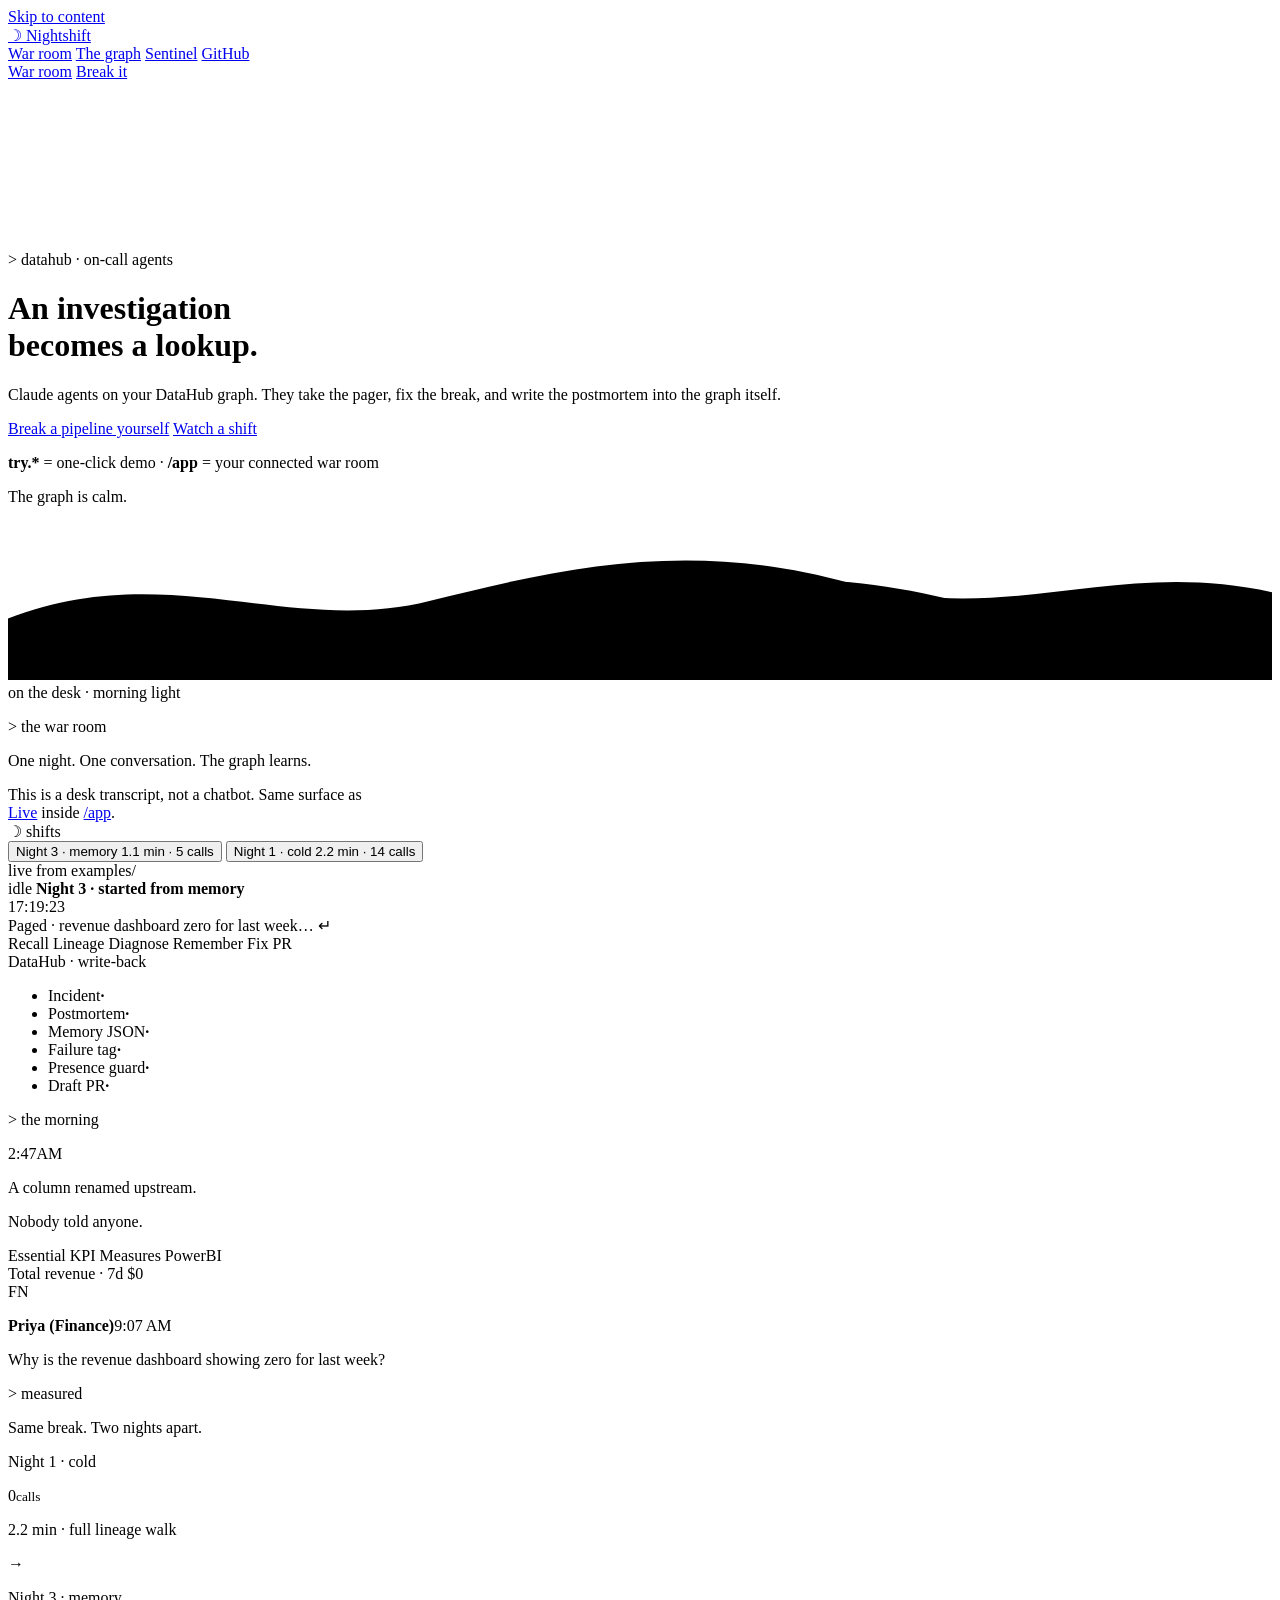
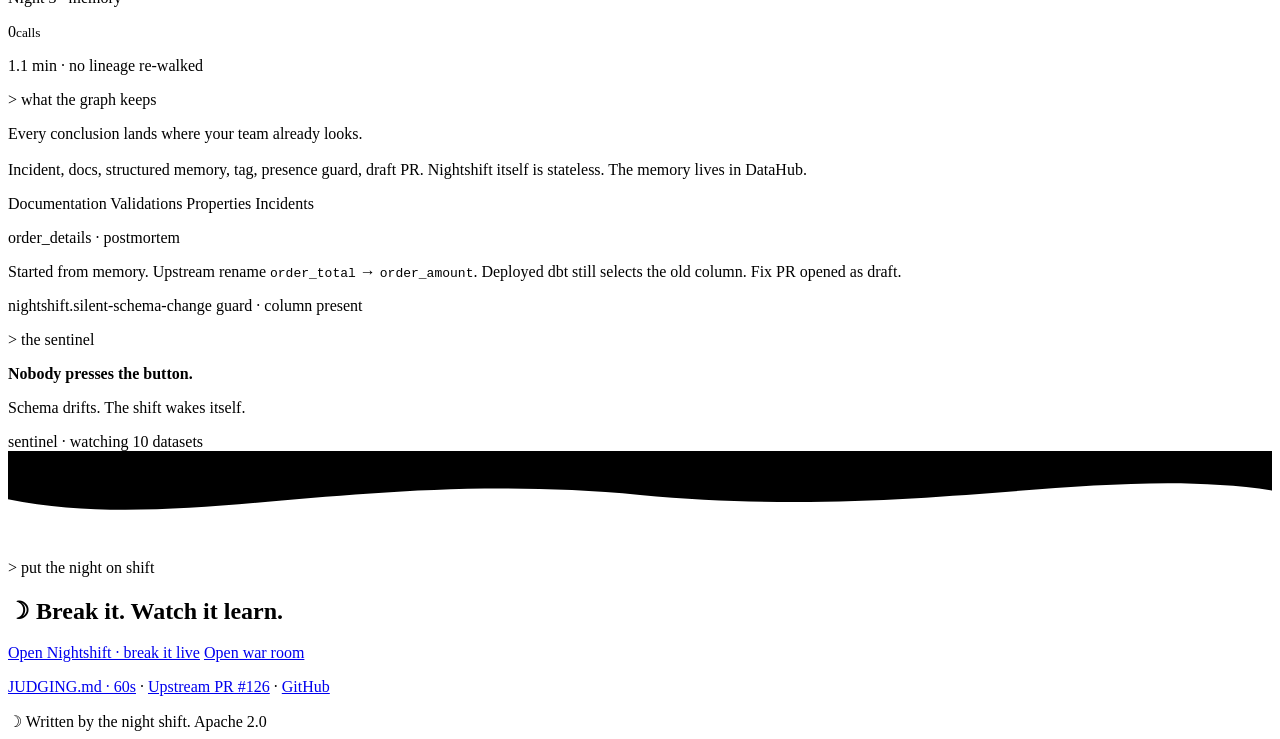
==== commit 07ad67ee: "Run real Break→Wake→Restore inside the SaaS Add /app Live on the workspace DataHub graph (same scena" ====
--- a/src/nightshift/app/static/landing.html
+++ b/src/nightshift/app/static/landing.html
@@ -5,7 +5,8 @@
 <meta name="viewport" content="width=device-width, initial-scale=1">
 <title>Nightshift · the on-call data team that gets smarter every night</title>
 <meta name="description" content="Nightshift takes the data pager. A Claude agent on your DataHub graph works the incident, repairs it, and writes what it learned into the graph, so an investigation becomes a lookup.">
-<link rel="icon" href="data:image/svg+xml,%3Csvg xmlns='http://www.w3.org/2000/svg' viewBox='0 0 32 32'%3E%3Ctext y='24' font-size='24'%3E%F0%9F%8C%99%3C/text%3E%3C/svg%3E">
+<link rel="icon" href="/assets/favicon.svg" type="image/svg+xml">
+<link rel="apple-touch-icon" href="/assets/favicon.svg">
 <link rel="preconnect" href="https://fonts.googleapis.com">
 <link rel="preconnect" href="https://fonts.gstatic.com" crossorigin>
 <link href="https://fonts.googleapis.com/css2?family=Figtree:wght@400;500;600;700&family=IBM+Plex+Mono:wght@400;500&family=Newsreader:opsz,wght@6..72,500;6..72,600&display=swap" rel="stylesheet">
@@ -27,7 +28,7 @@
  </nav>
  <span class="nav__rule" aria-hidden="true"></span>
  <a class="btn btn--ghost btn--sm" href="/app" title="Connected war room">War room</a>
- <a class="btn btn--solid btn--sm" href="https://try.nightshift.51-91-121-153.sslip.io" title="One-click judge demo">Break it</a>
+ <a class="btn btn--solid btn--sm" href="/app#/live" title="Break a real pipeline inside Nightshift">Break it</a>
  </div>
 </header>
 
@@ -45,7 +46,7 @@
  and write the postmortem into the graph itself.
  </p>
  <div class="hero__actions hero__actions--center">
- <a class="btn btn--solid" href="https://try.nightshift.51-91-121-153.sslip.io">Break a pipeline yourself</a>
+ <a class="btn btn--solid" href="/app#/live">Break a pipeline yourself</a>
  <a class="btn btn--ghost" href="#warroom">Watch a shift</a>
  </div>
  <p class="fineprint fineprint--center">
@@ -68,7 +69,7 @@
 <main id="main">
   <div class="desk-seam" aria-hidden="true"><span>on the desk · morning light</span></div>
 
- <!-- THE WAR ROOM: Claude-style shift chat - the product, not a paragraph -->
+ <!-- THE WAR ROOM: agent desk transcript - the product, not a paragraph -->
  <section class="section section--tight" id="warroom">
  <div class="shell">
  <div class="rv band-head band-head--center">
@@ -76,7 +77,7 @@
  <p class="pair pair--center">One night. One conversation. The graph learns.</p>
  <p class="lede lede--center" style="margin-top:12px;margin-bottom:0;max-width:48ch">
  This is a desk transcript, not a chatbot. Same surface as
- <a href="https://try.nightshift.51-91-121-153.sslip.io">try.*</a> and <a href="/app">/app</a>.
+ <a href="/app#/live">Live</a> inside <a href="/app">/app</a>.
  </p>
  </div>
 
@@ -255,8 +256,8 @@
           <span data-cta-split>Break it. Watch it learn.</span>
         </h2>
         <div class="hero__actions hero__actions--center cta-actions">
-          <a class="btn btn--solid" href="https://try.nightshift.51-91-121-153.sslip.io">try.* · break it live</a>
-          <a class="btn btn--ghost" href="/app">/app · open war room</a>
+          <a class="btn btn--solid" href="/app#/live">Open Nightshift · break it live</a>
+          <a class="btn btn--ghost" href="/app">Open war room</a>
         </div>
         <p class="fineprint fineprint--center cta-item" style="--i:4">
           <a href="https://github.com/Mossab28/nightshift/blob/main/JUDGING.md">JUDGING.md · 60s</a>
